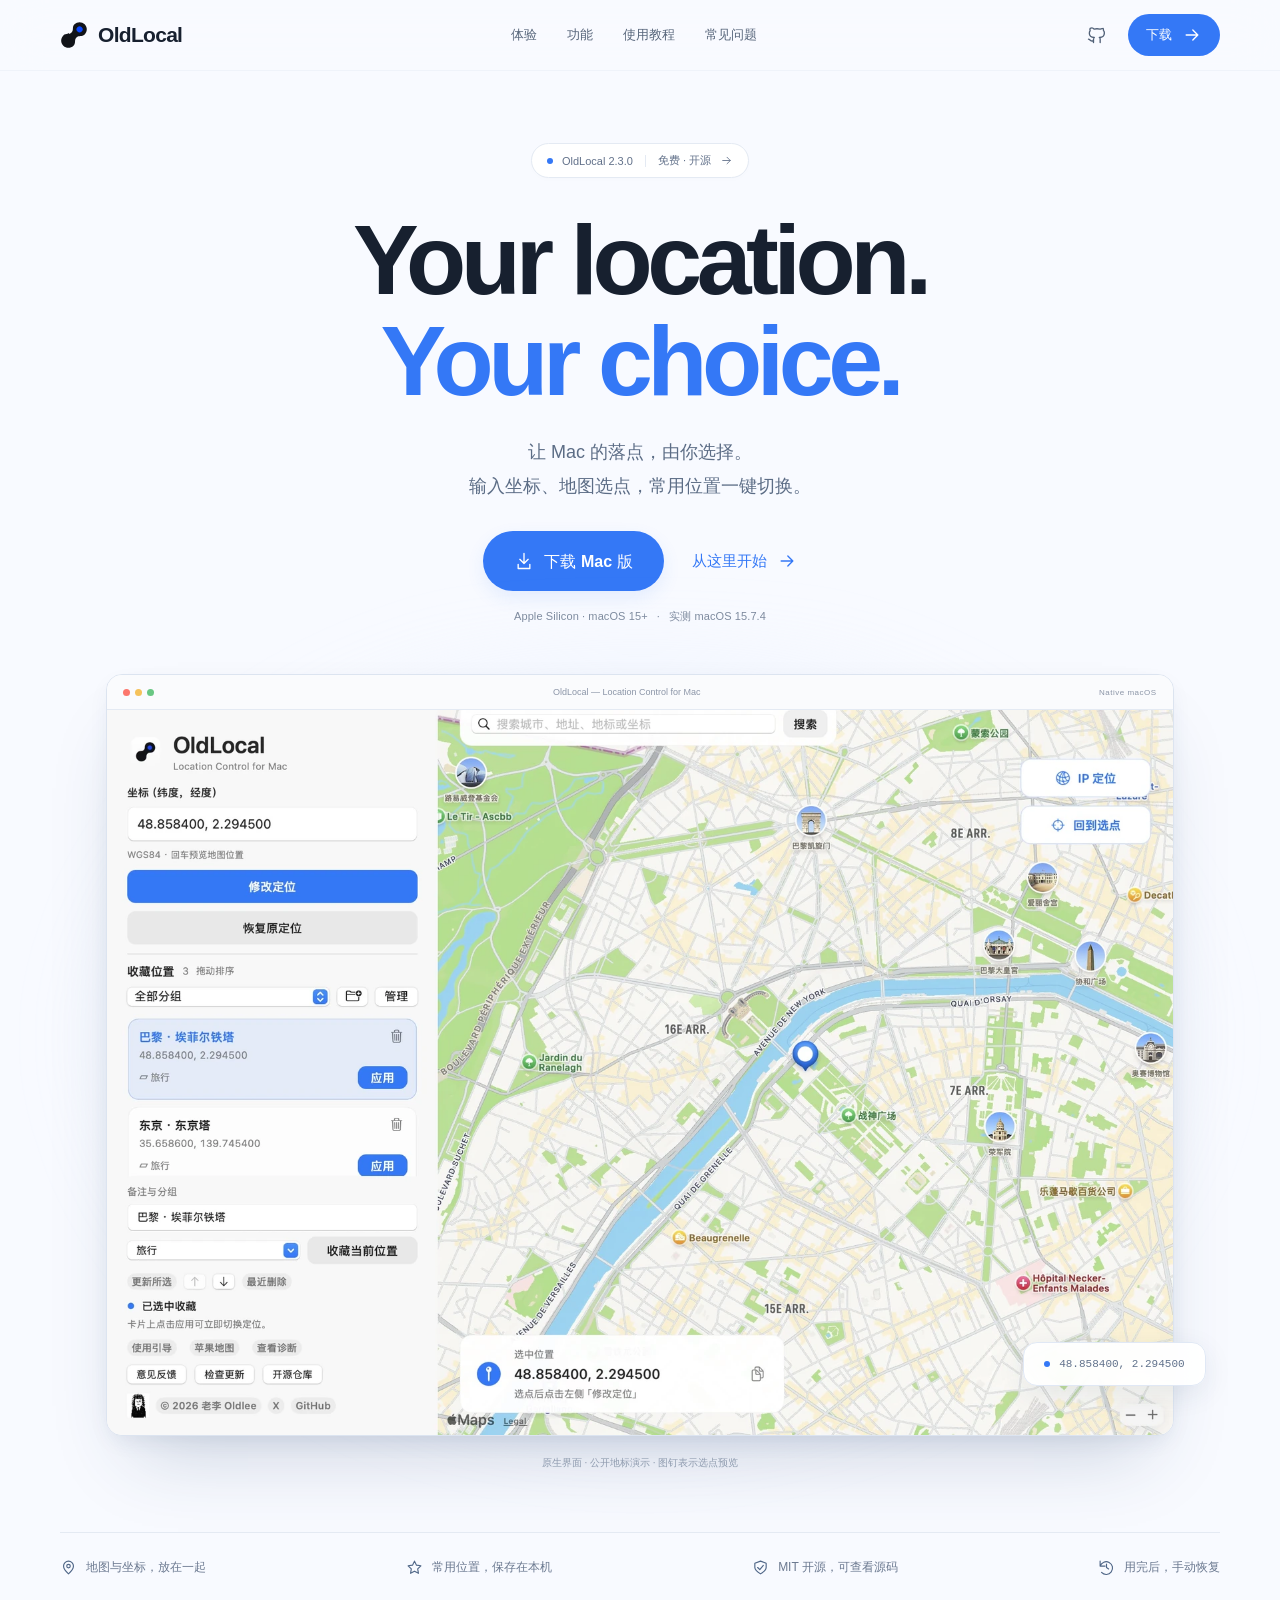
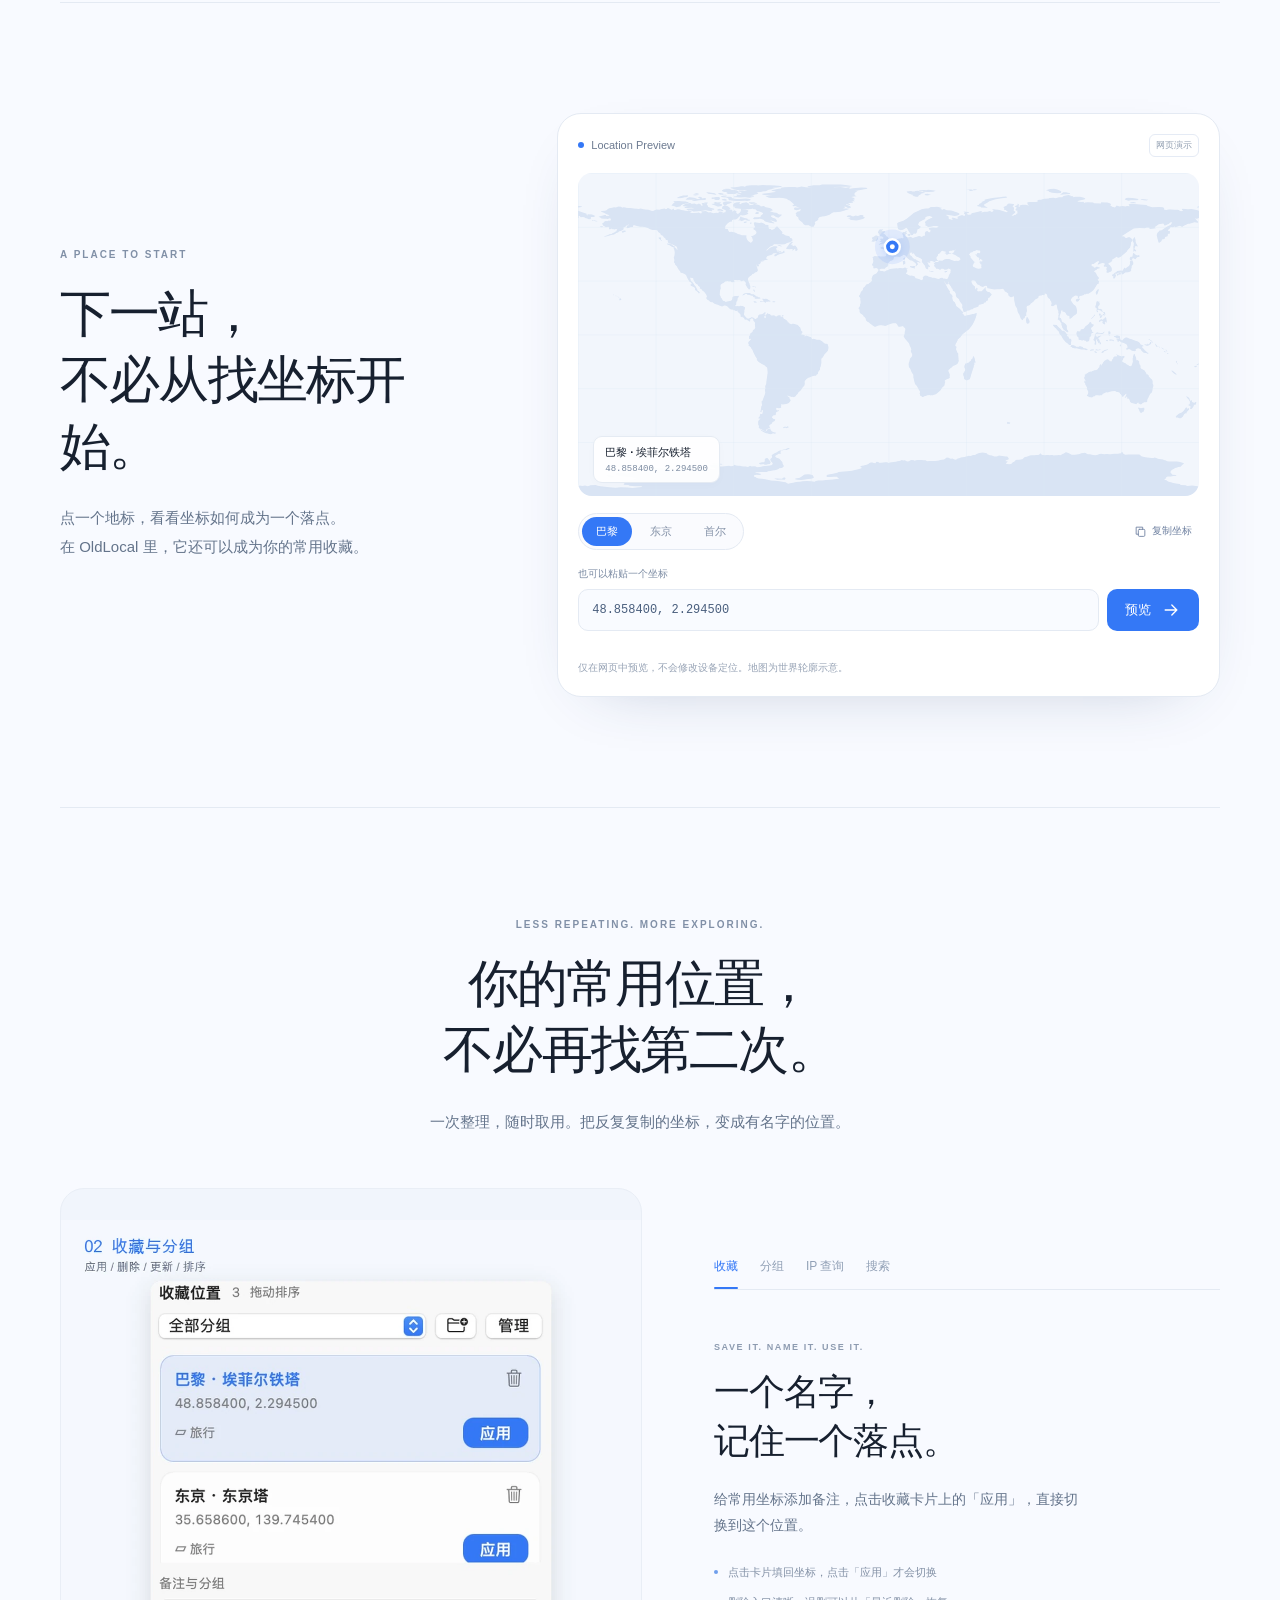
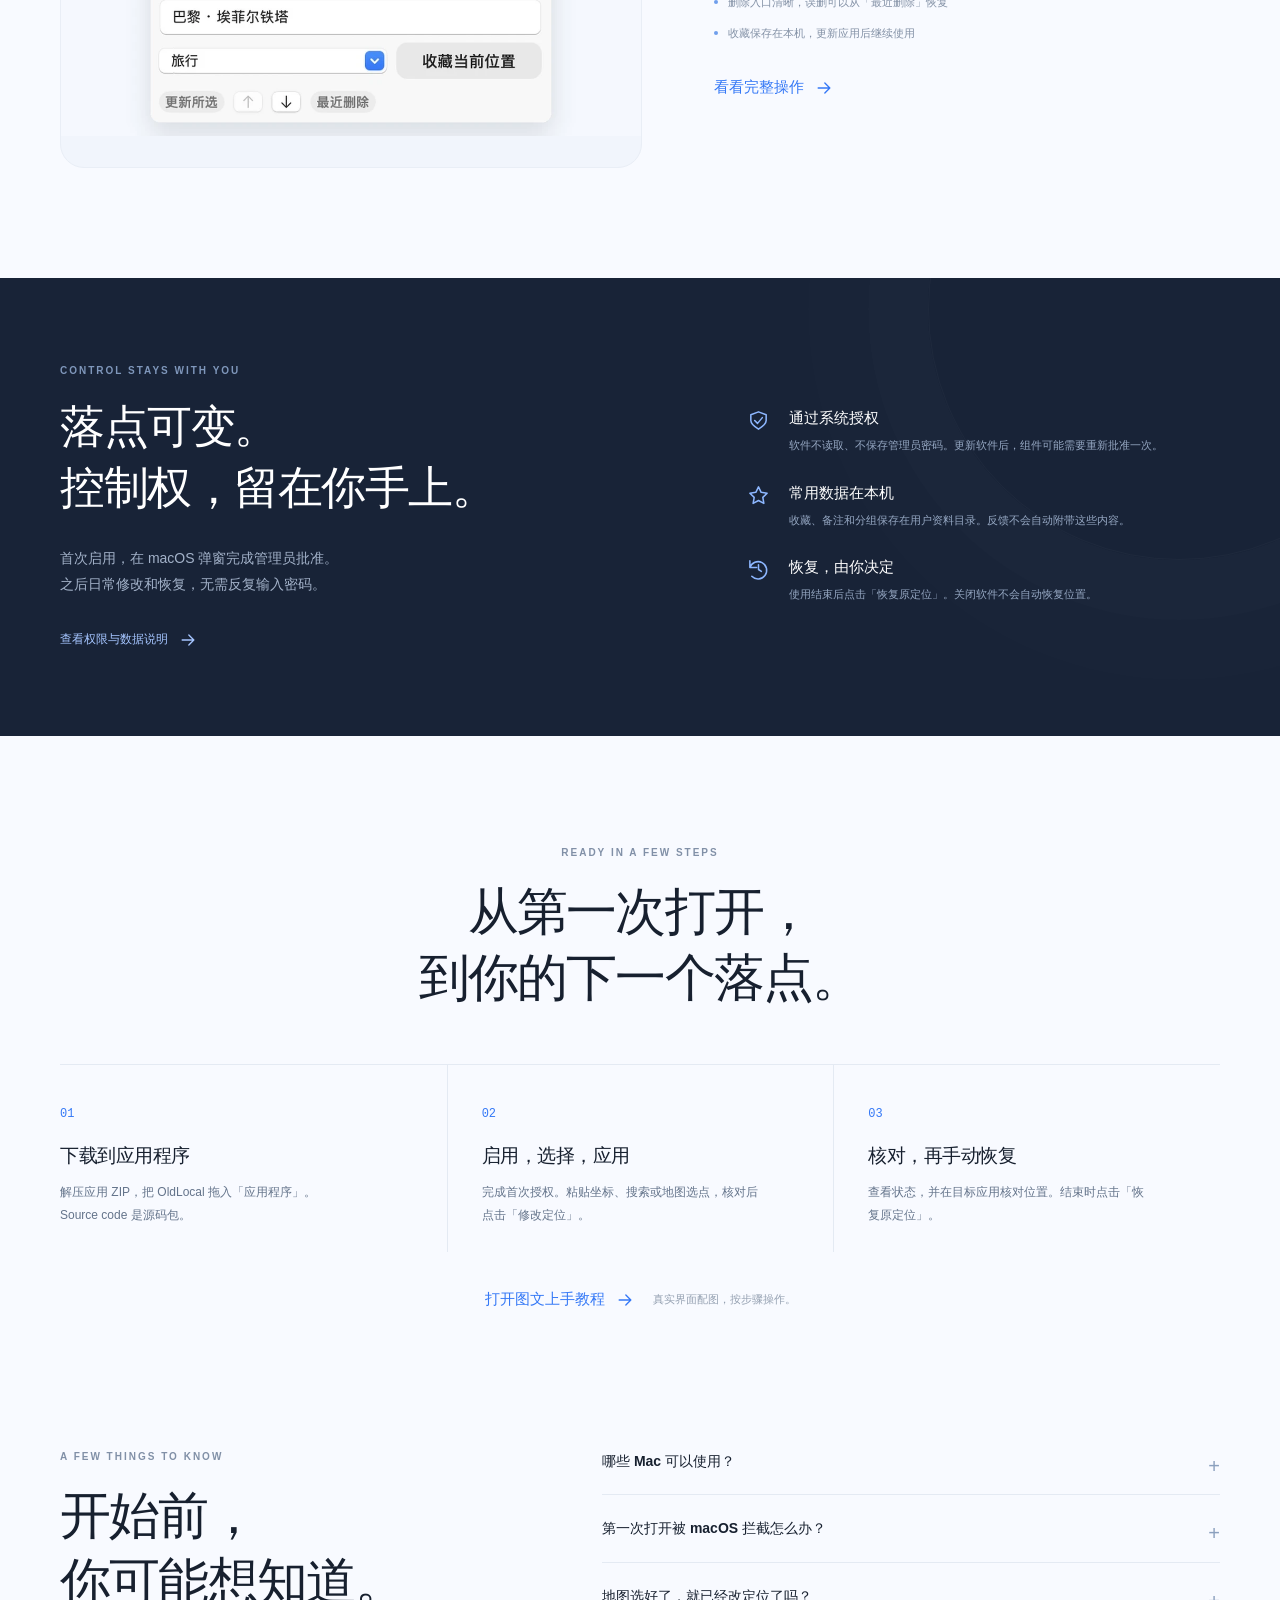
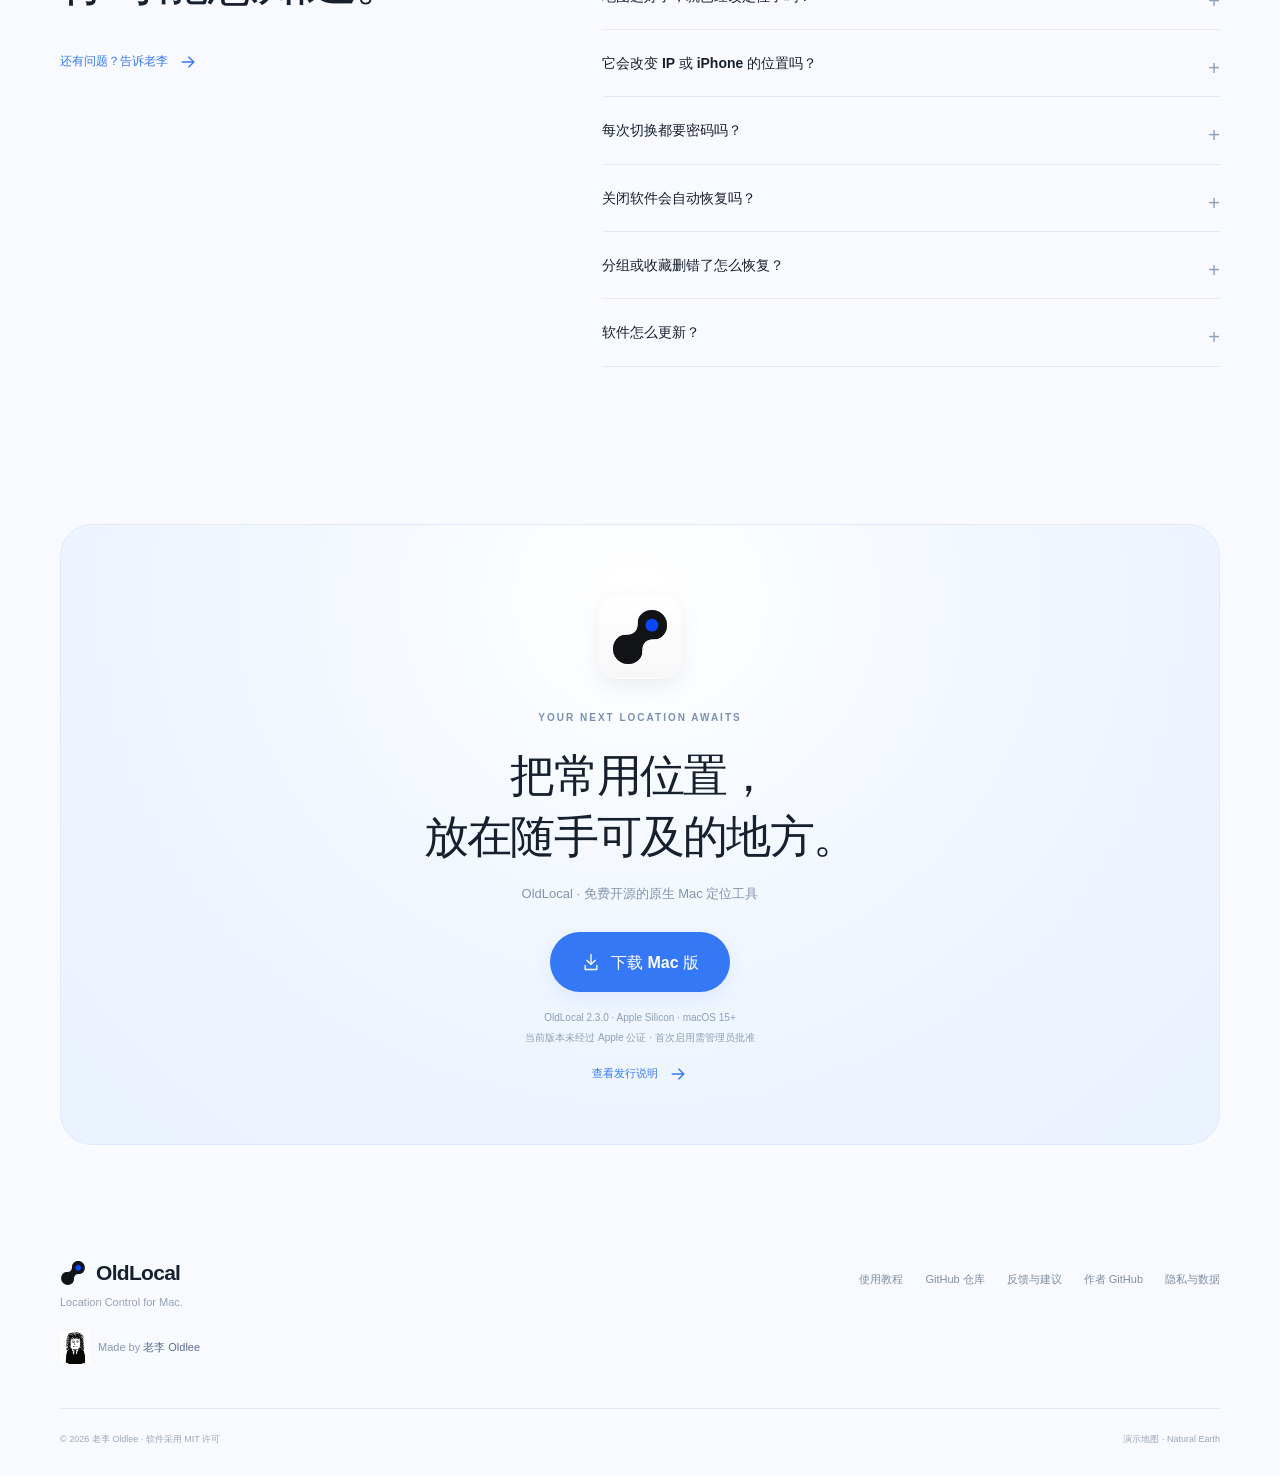
==== website/index.html @ 4e449219 "Launch OldLocal website and illustrated guide on GitHub Pages" ====
<!doctype html>
<html lang="zh-CN">
<head>
  <meta charset="utf-8"><meta name="viewport" content="width=device-width, initial-scale=1">
  <title>OldLocal — Location Control for Mac</title>
  <meta name="description" content="让 Mac 的落点，由你选择。OldLocal 是开源的原生 macOS 定位工具，支持坐标输入、地图选点、收藏分组、一键应用与手动恢复。">
  <meta name="theme-color" content="#f8faff"><link rel="canonical" href="https://oldleeo.github.io/OldLocal/">
  <meta property="og:type" content="website"><meta property="og:title" content="OldLocal — 让 Mac 的落点，由你选择">
  <meta property="og:description" content="坐标输入、地图选点、收藏切换。一个原生 Mac 工具，把位置管理变简单。">
  <meta property="og:url" content="https://oldleeo.github.io/OldLocal/"><meta property="og:image" content="https://oldleeo.github.io/OldLocal/assets/cover.webp">
  <meta name="twitter:card" content="summary_large_image"><meta name="twitter:creator" content="@oldleeoo">
  <link rel="icon" href="assets/logo.svg" type="image/svg+xml"><link rel="apple-touch-icon" href="assets/app-icon.png">
  <link rel="stylesheet" href="styles.css"><script src="app.js" defer></script>
</head>
<body>
<svg class="icon-defs" aria-hidden="true"><defs>
  <symbol id="i-arrow" viewBox="0 0 24 24"><path d="M5 12h14m-6-6 6 6-6 6"/></symbol>
  <symbol id="i-download" viewBox="0 0 24 24"><path d="M12 3v12m-5-5 5 5 5-5M5 16v5h14v-5"/></symbol>
  <symbol id="i-github" viewBox="0 0 24 24"><path d="M9 19c-4 1-4-2-6-2m14 4v-4c0-1-.4-2-1-2 3 0 6-1 6-5 0-1-.5-3-1-3 0-1 0-3-.3-3-2 0-3 1-4 1a14 14 0 0 0-7 0C9 4 7 3 5 4c-.5 1-.4 2 0 3-1 1-1 2-1 3 0 4 3 5 6 5-.8.5-1 1-1 2v4"/></symbol>
  <symbol id="i-pin" viewBox="0 0 24 24"><path d="M19 10c0 5-7 11-7 11S5 15 5 10a7 7 0 1 1 14 0Z"/><circle cx="12" cy="10" r="2.5"/></symbol>
  <symbol id="i-star" viewBox="0 0 24 24"><path d="m12 3 2.8 5.7 6.2.9-4.5 4.4 1.1 6.2-5.6-3-5.6 3 1.1-6.2L3 9.6l6.2-.9Z"/></symbol>
  <symbol id="i-shield" viewBox="0 0 24 24"><path d="m12 3 8 3v6c0 4-8 9-8 9s-8-5-8-9V6Z"/><path d="m8 12 3 3 5-6"/></symbol>
  <symbol id="i-restore" viewBox="0 0 24 24"><path d="M3 10a9 9 0 1 1 2 9M3 3v7h7M12 7v5l3 2"/></symbol>
  <symbol id="i-copy" viewBox="0 0 24 24"><rect x="8" y="8" width="12" height="13" rx="2"/><path d="M16 8V4H4v13h4"/></symbol>
  <symbol id="i-menu" viewBox="0 0 24 24"><path d="M4 7h16M4 12h16M4 17h16"/></symbol>
</defs></svg>
<a class="skip-link" href="#main">跳到主要内容</a>
<header class="site-header">
  <div class="nav-shell">
    <a class="brand" href="./" aria-label="OldLocal 首页"><img src="assets/logo.svg" width="28" height="28" alt=""><span>OldLocal</span></a>
    <nav class="nav-links" id="main-nav" aria-label="主要导航"><a href="#experience">体验</a><a href="#features">功能</a><a href="guide.html">使用教程</a><a href="#faq">常见问题</a></nav>
    <div class="nav-actions"><a class="nav-github" href="https://github.com/Oldleeo/OldLocal" target="_blank" rel="noopener noreferrer" aria-label="GitHub 开源仓库"><svg class="icon"><use href="#i-github"/></svg></a><a class="button button-small" href="#download">下载 <svg class="icon"><use href="#i-arrow"/></svg></a><button class="menu-button" aria-label="展开导航" aria-expanded="false" aria-controls="main-nav"><svg class="icon"><use href="#i-menu"/></svg></button></div>
  </div>
</header>
<main id="main">
  <section class="hero section-wrap" aria-labelledby="hero-title">
    <a class="release-pill" data-release-page href="https://github.com/Oldleeo/OldLocal/releases/latest" target="_blank" rel="noopener noreferrer"><span class="status-dot"></span><span data-release-label>OldLocal 2.3.0</span><span class="pill-divider"></span>免费 · 开源 <svg class="icon"><use href="#i-arrow"/></svg></a>
    <h1 id="hero-title"><span>Your location.</span><span class="blue-text">Your choice.</span></h1>
    <p class="hero-copy">让 Mac 的落点，由你选择。<br>输入坐标、地图选点，常用位置一键切换。</p>
    <div class="hero-actions"><a class="button button-large" data-release-download href="https://github.com/Oldleeo/OldLocal/releases/latest" target="_blank" rel="noopener noreferrer"><svg class="icon"><use href="#i-download"/></svg>下载 Mac 版</a><a class="text-link" href="guide.html">从这里开始 <svg class="icon"><use href="#i-arrow"/></svg></a></div>
    <p class="platform-note">Apple Silicon · macOS 15+ <span>·</span> 实测 macOS 15.7.4</p>
    <div class="hero-product reveal">
      <div class="product-glow" aria-hidden="true"></div>
      <div class="window-frame"><div class="window-chrome"><span class="traffic-lights" aria-hidden="true"><i></i><i></i><i></i></span><span>OldLocal — Location Control for Mac</span><span class="window-wordmark">Native macOS</span></div><img class="app-screenshot" src="assets/main.webp" width="1600" height="1088" alt="OldLocal 原生界面，左侧为经纬度、收藏和恢复操作，右侧为巴黎公开地标的地图预览" fetchpriority="high"></div>
      <span class="floating-coordinate" aria-hidden="true"><span class="status-dot"></span>48.858400, 2.294500</span>
    </div>
    <p class="image-note">原生界面 · 公开地标演示 · 图钉表示选点预览</p>
  </section>
  <div class="value-strip section-wrap" aria-label="产品特点"><span><svg class="icon"><use href="#i-pin"/></svg>地图与坐标，放在一起</span><span><svg class="icon"><use href="#i-star"/></svg>常用位置，保存在本机</span><span><svg class="icon"><use href="#i-shield"/></svg>MIT 开源，可查看源码</span><span><svg class="icon"><use href="#i-restore"/></svg>用完后，手动恢复</span></div>

  <section class="experience section-wrap section-space" id="experience" aria-labelledby="experience-title">
    <div class="section-intro reveal"><p class="eyebrow">A PLACE TO START</p><h2 id="experience-title">下一站，<br>不必从找坐标开始。</h2><p>点一个地标，看看坐标如何成为一个落点。<br>在 OldLocal 里，它还可以成为你的常用收藏。</p></div>
    <div class="location-demo reveal">
      <div class="demo-toolbar"><span><span class="status-dot"></span>Location Preview</span><span class="demo-indicator">网页演示</span></div>
      <div class="map-preview" aria-label="世界地图坐标示意图">
        <img src="assets/world.svg" width="1000" height="520" alt="">
        <svg class="map-overlay" viewBox="0 0 1000 520" aria-hidden="true"><defs><pattern id="map-grid" width="125" height="86.6667" patternUnits="userSpaceOnUse"><path d="M 125 0 L 0 0 0 86.6667" fill="none" stroke="#dce6f5" stroke-width="1"/></pattern></defs><rect width="1000" height="520" fill="url(#map-grid)"/><g id="demo-pin" transform="translate(506.37 118.85)"><circle class="pin-halo" r="28"/><circle class="pin-outer" r="12"/><circle class="pin-inner" r="4"/></g></svg>
        <div class="map-label" aria-live="polite"><span class="map-place" id="demo-place">巴黎 · 埃菲尔铁塔</span><span class="map-coordinate" id="demo-coordinate">48.858400, 2.294500</span></div>
      </div>
      <div class="demo-controls"><div class="place-presets" role="group" aria-label="公开地标示例"><button class="place-button active" data-place="paris" aria-pressed="true">巴黎</button><button class="place-button" data-place="tokyo" aria-pressed="false">东京</button><button class="place-button" data-place="seoul" aria-pressed="false">首尔</button></div><button class="copy-button" id="copy-coordinate"><svg class="icon"><use href="#i-copy"/></svg><span>复制坐标</span></button></div>
      <form class="coordinate-form" id="coordinate-form"><label for="coordinate-input">也可以粘贴一个坐标</label><div class="input-row"><input id="coordinate-input" name="coordinates" disabled value="48.858400, 2.294500" placeholder="纬度, 经度" autocomplete="off" spellcheck="false" aria-describedby="demo-help coordinate-error"><button class="button button-small" type="submit" disabled>预览 <svg class="icon"><use href="#i-arrow"/></svg></button></div><p id="coordinate-error" class="form-error" aria-live="polite"></p></form>
      <p class="demo-help" id="demo-help">仅在网页中预览，不会修改设备定位。地图为世界轮廓示意。</p>
    </div>
  </section>

  <section class="features section-wrap section-space" id="features" aria-labelledby="features-title">
    <div class="section-heading reveal"><p class="eyebrow">LESS REPEATING. MORE EXPLORING.</p><h2 id="features-title">你的常用位置，<br>不必再找第二次。</h2><p>一次整理，随时取用。把反复复制的坐标，变成有名字的位置。</p></div>
    <div class="feature-stage reveal">
      <div class="feature-image"><img id="feature-image" src="assets/favorites.webp" width="900" height="800" loading="lazy" alt="收藏卡片上的备注、分组、应用和删除按钮"></div>
      <div class="feature-content"><div class="feature-tabs" role="tablist" aria-label="功能展示"><button id="tab-favorites" role="tab" aria-selected="true" aria-controls="feature-panel" data-feature="favorites">收藏</button><button id="tab-groups" role="tab" aria-selected="false" aria-controls="feature-panel" data-feature="groups" tabindex="-1">分组</button><button id="tab-ip" role="tab" aria-selected="false" aria-controls="feature-panel" data-feature="ip" tabindex="-1">IP 查询</button><button id="tab-search" role="tab" aria-selected="false" aria-controls="feature-panel" data-feature="search" tabindex="-1">搜索</button></div>
      <div id="feature-panel" role="tabpanel" aria-labelledby="tab-favorites" tabindex="0"><span class="feature-kicker" id="feature-kicker">SAVE IT. NAME IT. USE IT.</span><h3 id="feature-title">一个名字，<br>记住一个落点。</h3><p id="feature-description">给常用坐标添加备注，点击收藏卡片上的「应用」，直接切换到这个位置。</p><ul id="feature-points"><li>点击卡片填回坐标，点击「应用」才会切换</li><li>删除入口清晰，误删可以从「最近删除」恢复</li><li>收藏保存在本机，更新应用后继续使用</li></ul></div><a class="text-link" href="guide.html#favorites">看看完整操作 <svg class="icon"><use href="#i-arrow"/></svg></a></div>
    </div>
  </section>

  <section class="control-section" aria-labelledby="control-title"><div class="section-wrap control-layout">
    <div class="reveal"><p class="eyebrow">CONTROL STAYS WITH YOU</p><h2 id="control-title">落点可变。<br>控制权，留在你手上。</h2><p>首次启用，在 macOS 弹窗完成管理员批准。<br>之后日常修改和恢复，无需反复输入密码。</p><a href="https://github.com/Oldleeo/OldLocal/blob/main/docs/PRIVACY.md" target="_blank" rel="noopener noreferrer" class="text-link light-link">查看权限与数据说明 <svg class="icon"><use href="#i-arrow"/></svg></a></div>
    <div class="control-details reveal"><div><svg class="icon"><use href="#i-shield"/></svg><h3>通过系统授权</h3><p>软件不读取、不保存管理员密码。更新软件后，组件可能需要重新批准一次。</p></div><div><svg class="icon"><use href="#i-star"/></svg><h3>常用数据在本机</h3><p>收藏、备注和分组保存在用户资料目录。反馈不会自动附带这些内容。</p></div><div><svg class="icon"><use href="#i-restore"/></svg><h3>恢复，由你决定</h3><p>使用结束后点击「恢复原定位」。关闭软件不会自动恢复位置。</p></div></div>
  </div></section>

  <section class="start-section section-wrap section-space" id="start" aria-labelledby="start-title"><div class="section-heading reveal"><p class="eyebrow">READY IN A FEW STEPS</p><h2 id="start-title">从第一次打开，<br>到你的下一个落点。</h2></div><div class="start-steps reveal"><article><span>01</span><h3>下载到应用程序</h3><p>解压应用 ZIP，把 OldLocal 拖入「应用程序」。Source code 是源码包。</p></article><article><span>02</span><h3>启用，选择，应用</h3><p>完成首次授权。粘贴坐标、搜索或地图选点，核对后点击「修改定位」。</p></article><article><span>03</span><h3>核对，再手动恢复</h3><p>查看状态，并在目标应用核对位置。结束时点击「恢复原定位」。</p></article></div><div class="start-guide-link"><a class="text-link" href="guide.html">打开图文上手教程 <svg class="icon"><use href="#i-arrow"/></svg></a><span>真实界面配图，按步骤操作。</span></div></section>

  <section class="faq-section section-wrap section-space" id="faq" aria-labelledby="faq-title"><div class="faq-heading reveal"><p class="eyebrow">A FEW THINGS TO KNOW</p><h2 id="faq-title">开始前，<br>你可能想知道。</h2><a class="text-link" href="https://github.com/Oldleeo/OldLocal/issues" target="_blank" rel="noopener noreferrer">还有问题？告诉老李 <svg class="icon"><use href="#i-arrow"/></svg></a></div><div class="faq-list reveal">
    <details><summary>哪些 Mac 可以使用？</summary><p>当前安装包为 Apple Silicon / arm64，最低构建目标 macOS 15。定位操作在 macOS 15.7.4 实际验证，其他版本尚未逐一验证。没有提供 Intel、Windows 或 iPhone 版本。</p></details>
    <details><summary>第一次打开被 macOS 拦截怎么办？</summary><p>当前包采用 ad-hoc 签名，尚未经过 Apple 公证。确认从本仓库 Release 下载，然后查看「系统设置 → 隐私与安全性」是否提供允许打开选项。系统版本和管理策略可能影响打开方式，无需关闭 SIP。</p></details>
    <details><summary>地图选好了，就已经改定位了吗？</summary><p>选点、搜索和回车只做预览。点击「修改定位」或收藏卡片「应用」才会写入系统。图钉不是目标应用已采用模拟位置的证明，需要实际核对；不同应用可能使用不同的定位来源。</p></details>
    <details><summary>它会改变 IP 或 iPhone 的位置吗？</summary><p>不会。OldLocal 修改 Mac 本机的定位模拟参数，不提供 VPN，也不改变公网 IP或连接的 iPhone。「IP 定位」只查询区域估计坐标，VPN/代理可能使结果对应网络出口。</p></details>
    <details><summary>每次切换都要密码吗？</summary><p>首次启用或新版签名改变后需要一次管理员批准。已就绪的组件处理日常修改和恢复，无需每次输入密码。</p></details>
    <details><summary>关闭软件会自动恢复吗？</summary><p>不会。结束时请手动点击「恢复原定位」并核对结果。不要删除原始定位备份。苹果地图可能有缓存，可退出后重开检查。</p></details>
    <details><summary>分组或收藏删错了怎么恢复？</summary><p>删除分组会将收藏移到「未分组」，保留备注与坐标；管理窗口内可撤销最近一次分组操作。删除收藏则进入「最近删除」，可以恢复。</p></details>
    <details><summary>软件怎么更新？</summary><p>在应用里「检查更新」，或下载最新 Release。退出应用后手动替换，新版组件可能需再次批准；收藏保留。目前不自动安装。</p></details>
  </div></section>

  <section class="download-section section-wrap" id="download"><div class="download-card reveal"><img src="assets/app-icon.png" width="104" height="104" alt="OldLocal 应用图标"><p class="eyebrow">YOUR NEXT LOCATION AWAITS</p><h2>把常用位置，<br>放在随手可及的地方。</h2><p>OldLocal · 免费开源的原生 Mac 定位工具</p><a class="button button-large" data-release-download href="https://github.com/Oldleeo/OldLocal/releases/latest" target="_blank" rel="noopener noreferrer"><svg class="icon"><use href="#i-download"/></svg>下载 Mac 版</a><span class="download-meta"><span data-release-label>OldLocal 2.3.0</span> · Apple Silicon · macOS 15+</span><p class="download-disclosure">当前版本未经过 Apple 公证 · 首次启用需管理员批准</p><a class="text-link" data-release-page href="https://github.com/Oldleeo/OldLocal/releases/latest" target="_blank" rel="noopener noreferrer">查看发行说明 <svg class="icon"><use href="#i-arrow"/></svg></a></div></section>
</main>
<footer class="site-footer section-wrap"><div class="footer-main"><a class="brand" href="./"><img src="assets/logo.svg" width="26" height="26" alt=""><span>OldLocal</span></a><p>Location Control for Mac.</p><div class="author"><img src="assets/author.webp" width="30" height="36" loading="lazy" alt="老李 Oldlee IP 形象"><span>Made by <a href="https://x.com/oldleeoo" target="_blank" rel="noopener noreferrer">老李 Oldlee</a></span></div></div><div class="footer-links"><a href="guide.html">使用教程</a><a href="https://github.com/Oldleeo/OldLocal" target="_blank" rel="noopener noreferrer">GitHub 仓库</a><a href="https://github.com/Oldleeo/OldLocal/issues" target="_blank" rel="noopener noreferrer">反馈与建议</a><a href="https://github.com/Oldleeo" target="_blank" rel="noopener noreferrer">作者 GitHub</a><a href="https://github.com/Oldleeo/OldLocal/blob/main/docs/PRIVACY.md" target="_blank" rel="noopener noreferrer">隐私与数据</a></div><div class="footer-bottom"><span>© 2026 老李 Oldlee · 软件采用 MIT 许可</span><a href="https://www.naturalearthdata.com/about/terms-of-use/" target="_blank" rel="noopener noreferrer">演示地图 · Natural Earth</a></div></footer>
</body></html>
---- website/styles.css ----
:root{--blue:#3478f6;--blue-deep:#1859d3;--ink:#17202f;--muted:#64748b;--line:#e4eaf3;--paper:#f8faff;--max:1160px;--radius:28px;font-family:-apple-system,BlinkMacSystemFont,"SF Pro Display","Segoe UI","PingFang SC","Hiragino Sans GB",sans-serif;color:var(--ink);background:var(--paper);font-synthesis:none}
*{box-sizing:border-box}html{scroll-behavior:smooth;scroll-padding-top:105px}body{margin:0}a{color:inherit;text-decoration:none}button,input{font:inherit}button,a{-webkit-tap-highlight-color:transparent}button{cursor:pointer}img{max-width:100%;display:block}button:disabled{cursor:default}.icon{width:20px;height:20px;fill:none;stroke:currentColor;stroke-width:1.6;stroke-linecap:round;stroke-linejoin:round;flex-shrink:0}.icon-defs{position:absolute;width:0;height:0;overflow:hidden}.section-wrap{max-width:var(--max);width:calc(100% - 64px);margin-inline:auto}.section-space{padding-block:110px}.blue-text{color:var(--blue)}.status-dot{display:inline-block;width:6px;height:6px;border-radius:50%;background:var(--blue);flex-shrink:0}.skip-link{position:fixed;top:-80px;left:20px;padding:12px 20px;background:white;z-index:100;border-radius:12px}.skip-link:focus{top:15px}:focus-visible{outline:3px solid #74a4ff;outline-offset:4px}.button{display:inline-flex;align-items:center;justify-content:center;gap:10px;background:var(--blue);color:white;border:1px solid transparent;border-radius:100px;padding:13px 22px;line-height:1.2;font-size:14px;font-weight:600;transition:background .2s,box-shadow .2s,transform .2s;white-space:nowrap}.button:hover{background:var(--blue-deep);box-shadow:0 6px 20px #3478f626;transform:translateY(-1px)}.button-small{padding:10px 17px;font-size:13px}.button-large{padding:19px 30px;font-size:16px;box-shadow:0 7px 18px #3478f61a}.text-link{display:inline-flex;align-items:center;gap:10px;font-size:15px;font-weight:600;color:var(--blue);transition:gap .2s}.text-link:hover{gap:15px}.site-header{position:sticky;top:0;z-index:50;padding:14px 0;border-bottom:1px solid #e6ecf580;background:#f8faffde;backdrop-filter:blur(20px);-webkit-backdrop-filter:blur(20px)}.nav-shell{max-width:var(--max);width:calc(100% - 64px);margin:auto;display:flex;align-items:center;justify-content:space-between;gap:28px}.brand{display:flex;align-items:center;gap:10px;font-size:21px;font-weight:650;letter-spacing:-.7px}.nav-links{display:flex;gap:30px;font-size:13px;color:#57667b}.nav-links a:hover{color:var(--ink)}.nav-actions{display:flex;align-items:center;gap:22px}.nav-github{display:flex;color:#506077}.nav-github:hover{color:var(--blue)}.menu-button{display:none;background:none;border:0;padding:6px;color:var(--ink)}
.hero{padding-top:72px;text-align:center;position:relative}.release-pill{display:inline-flex;align-items:center;gap:9px;padding:9px 15px;background:#fff;border:1px solid var(--line);border-radius:50px;font-size:11px;color:#62718a;box-shadow:0 2px 5px #1e315503}.release-pill .icon{width:13px;height:13px}.pill-divider{height:12px;width:1px;background:var(--line);margin-inline:3px}.hero h1{font-size:clamp(66px,7.7vw,108px);font-weight:650;letter-spacing:-.055em;line-height:1.02;margin:32px 0 24px}.hero h1 span{display:block}.hero-copy{font-size:18px;line-height:1.9;color:#5c6d86;font-weight:400;margin:0}.hero-actions{display:flex;gap:28px;align-items:center;justify-content:center;margin-top:28px}.platform-note{font-size:11px;color:#7c899d;margin-top:18px;letter-spacing:.1px}.platform-note span{margin-inline:6px}.hero-product{position:relative;width:92%;margin:50px auto 0;isolation:isolate}.product-glow{position:absolute;inset:-45px -60px;background:radial-gradient(ellipse at 50% 48%,#bad5ff55 0%,#dce9ff44 45%,transparent 70%);z-index:-1;filter:blur(30px)}.window-frame{border-radius:16px;overflow:hidden;background:#fff;border:1px solid #dce4f0;box-shadow:0 42px 75px -28px #263e6a38,0 8px 24px -8px #29447420}.window-chrome{height:35px;display:flex;align-items:center;justify-content:space-between;padding-inline:16px;background:#fafbfd;border-bottom:1px solid var(--line);font-size:9px;color:#8b95a7;gap:12px}.traffic-lights{display:flex;gap:5px}.traffic-lights i{height:7px;width:7px;border-radius:50%;background:#d7dce5}.traffic-lights i:first-child{background:#fc776d}.traffic-lights i:nth-child(2){background:#f5c25b}.traffic-lights i:nth-child(3){background:#69c783}.window-wordmark{font-size:8px;letter-spacing:.5px}.app-screenshot{width:100%;height:auto}.floating-coordinate{position:absolute;bottom:50px;right:-32px;background:#ffffffed;backdrop-filter:blur(12px);border:1px solid #e0e8f5;padding:15px 20px;border-radius:14px;box-shadow:0 8px 28px #24375716;display:flex;gap:9px;align-items:center;color:#61728c;font-size:11px;font-family:"SFMono-Regular",Consolas,monospace}.image-note{font-size:10px;color:#97a3b4;margin:20px 0 0}.value-strip{margin-top:62px;display:flex;align-items:center;justify-content:space-between;padding:26px 0;border-block:1px solid var(--line);font-size:12px;color:#6b7990;gap:18px}.value-strip span{display:flex;align-items:center;gap:9px}.value-strip .icon{width:17px;height:17px;color:#4f6687}.eyebrow{font-size:10px!important;font-weight:650;letter-spacing:2px;color:#8190a7;margin:0 0 20px!important;line-height:1.3!important}.section-intro h2,.section-heading h2,.faq-heading h2{font-size:clamp(32px,4vw,52px);font-weight:620;line-height:1.3;letter-spacing:-1.8px;margin:0 0 24px}.section-intro>p:not(.eyebrow),.section-heading>p:not(.eyebrow){font-size:15px;line-height:1.9;color:var(--muted);margin:0}.experience{display:grid;grid-template-columns:.85fr 1.35fr;gap:80px;align-items:center}.location-demo{background:#fff;border:1px solid var(--line);border-radius:24px;padding:20px;box-shadow:0 20px 65px -40px #26406b55}.demo-toolbar{display:flex;justify-content:space-between;font-size:11px;align-items:center;padding:0 0 16px;color:#6d7b91}.demo-toolbar>span:first-child{display:flex;align-items:center;gap:7px}.demo-indicator{border:1px solid #e5ebf5;border-radius:6px;padding:4px 6px;color:#93a0b2;font-size:9px}.map-preview{position:relative;aspect-ratio:1000/520;background:#f2f6fc;border-radius:14px;overflow:hidden}.map-preview>img,.map-overlay{width:100%;height:100%;position:absolute;inset:0}.map-overlay{pointer-events:none}.pin-halo{fill:#3478f618}.pin-outer{fill:var(--blue);stroke:white;stroke-width:4;filter:drop-shadow(0 3px 5px #3478f62a)}.pin-inner{fill:white}#demo-pin{transition:transform .55s cubic-bezier(.2,.6,.2,1)}.map-label{position:absolute;left:15px;bottom:13px;background:#ffffffec;border:1px solid #e5ebf3;padding:8px 11px;border-radius:9px;box-shadow:0 2px 8px #23375a05;display:flex;flex-direction:column;gap:4px;max-width:90%}.map-place{font-size:11px;font-weight:600}.map-coordinate{font-size:9px;color:#7c8ba1;font-family:Consolas,monospace}.demo-controls{display:flex;align-items:center;justify-content:space-between;gap:12px;margin-block:17px}.place-presets{display:flex;gap:4px;padding:3px;border:1px solid var(--line);border-radius:50px;background:#fafbfe}.place-button{background:none;border:0;border-radius:50px;padding:7px 14px;font-size:11px;color:#8290a6;transition:background .2s,color .2s}.place-button.active{background:var(--blue);color:white}.copy-button{display:flex;align-items:center;gap:5px;font-size:10px;padding:7px;background:transparent;border:0;color:#6e80a0}.copy-button .icon{width:13px;height:13px}.coordinate-form label{display:block;margin-bottom:8px;color:#7b8ba3;font-size:10px}.input-row{display:flex;gap:8px}.input-row input{min-width:0;width:100%;background:#f9fbff;border:1px solid var(--line);border-radius:10px;padding:11px 13px;color:#485d7c;font-size:12px;font-family:Consolas,monospace}.input-row .button{border-radius:10px}.form-error{color:#ca4949;font-size:10px;margin:6px 0 0;min-height:14px}.demo-help{margin:9px 0 0;font-size:10px;color:#98a4b6;line-height:1.6}.features{border-top:1px solid var(--line)}.section-heading{text-align:center;max-width:700px;margin:0 auto 52px}.feature-stage{display:grid;grid-template-columns:1.15fr 1fr;gap:72px;align-items:center}.feature-image{height:580px;border-radius:24px;display:flex;align-items:center;justify-content:center;background:#f1f5fc;border:1px solid #e9eef6;overflow:hidden}.feature-image img{width:100%;height:100%;object-fit:contain;transition:opacity .18s}.feature-tabs{display:flex;border-bottom:1px solid var(--line);gap:22px;margin-bottom:46px;overflow:auto;scrollbar-width:none}.feature-tabs button{border:0;background:none;color:#91a0b6;white-space:nowrap;font-size:12px;padding:0 0 14px;position:relative}.feature-tabs button[aria-selected=true]{color:var(--blue)}.feature-tabs button[aria-selected=true]::after{content:"";position:absolute;height:2px;bottom:0;left:0;right:0;background:var(--blue);border-radius:2px}.feature-kicker{font-size:9px;letter-spacing:1.6px;font-weight:600;color:#8d9bb0}.feature-content h3{font-size:36px;letter-spacing:-1.2px;line-height:1.35;font-weight:600;margin:14px 0 20px}.feature-content p{font-size:14px;line-height:1.9;color:var(--muted);max-width:370px}.feature-content ul{list-style:none;padding:0;margin:23px 0 35px;color:#8391a6;font-size:11px;line-height:1.85}.feature-content li{position:relative;padding-left:14px;margin:10px 0}.feature-content li::before{content:"";width:4px;height:4px;border-radius:50%;background:#6f9eec;position:absolute;left:0;top:8px}.control-section{background:#182337;color:white;position:relative;overflow:hidden;padding-block:86px}.control-section::after{content:"";position:absolute;width:500px;height:500px;border:1px solid #ffffff07;border-radius:50%;right:-150px;top:-220px;box-shadow:0 0 0 60px #ffffff02,0 0 0 120px #ffffff01;pointer-events:none}.control-layout{display:grid;grid-template-columns:1.2fr 1fr;gap:120px;position:relative;z-index:1;align-items:center}.control-layout .eyebrow{color:#7f97bb}.control-layout h2{font-size:45px;font-weight:550;line-height:1.35;letter-spacing:-1.5px;margin:0 0 26px}.control-layout>div>p:not(.eyebrow){font-size:14px;line-height:1.9;color:#a3b2c9}.light-link{color:#a5c5ff;margin-top:18px;font-size:12px}.control-details{display:flex;flex-direction:column;gap:28px}.control-details>div{position:relative;padding-left:42px}.control-details .icon{position:absolute;left:0;top:0;width:23px;height:23px;color:#8db7ff}.control-details h3{font-size:15px;font-weight:550;margin:0 0 7px}.control-details p{font-size:11px;line-height:1.9;color:#95a7c2;margin:0}.start-steps{display:grid;grid-template-columns:repeat(3,1fr);gap:0;border-top:1px solid var(--line)}.start-steps article{padding:38px 34px 12px 0;position:relative}.start-steps article+article{padding-left:34px;border-left:1px solid var(--line)}.start-steps span{font-family:Consolas,monospace;font-size:12px;color:var(--blue)}.start-steps h3{font-size:19px;font-weight:600;margin:22px 0 12px;letter-spacing:-.5px}.start-steps p{font-size:12px;line-height:1.95;color:var(--muted);max-width:280px}.start-guide-link{display:flex;justify-content:center;align-items:center;gap:18px;margin-top:38px}.start-guide-link>span{font-size:11px;color:#94a0b1}.faq-section{padding-top:30px;display:grid;grid-template-columns:.8fr 1.2fr;gap:130px}.faq-heading{position:sticky;top:130px;align-self:start}.faq-heading .text-link{font-size:12px;margin-top:12px}.faq-list details{border-bottom:1px solid var(--line);padding:0 0 22px;margin-bottom:22px}.faq-list summary{list-style:none;cursor:pointer;font-size:14px;font-weight:550;padding-right:32px;position:relative;line-height:1.6}.faq-list summary::-webkit-details-marker{display:none}.faq-list summary::after{content:"+";position:absolute;right:0;top:0;color:#8ba0be;font-size:20px;font-weight:300}.faq-list details[open] summary::after{content:"−"}.faq-list p{font-size:12px;line-height:1.9;color:var(--muted);margin:15px 0 0}.download-section{padding-block:25px 100px}.download-card{text-align:center;border-radius:32px;border:1px solid #dfebfc;background:radial-gradient(ellipse at 50% 12%,#ffffff 0%,#f0f6ff 50%,#eaf2ff 100%);padding:60px 28px;overflow:hidden}.download-card>img{margin:0 auto 22px;filter:drop-shadow(0 7px 9px #20365e13)}.download-card .eyebrow{color:#7891b3}.download-card h2{font-size:45px;letter-spacing:-1.8px;line-height:1.35;font-weight:600;margin:22px 0 18px}.download-card>p:not(.eyebrow):not(.download-disclosure){font-size:13px;color:#8394ad;margin-bottom:29px}.download-meta{display:block;font-size:10px;color:#8b9eb9;margin-top:20px}.download-disclosure{font-size:10px;color:#8e9db1;margin:8px 0 18px}.download-card .text-link{font-size:11px}.site-footer{display:grid;grid-template-columns:1fr 1fr;gap:20px;padding-top:15px;padding-bottom:30px}.footer-main>p{font-size:11px;color:#95a2b6;margin:10px 0 22px}.author{display:flex;gap:8px;align-items:center;font-size:11px;color:#8a99b0}.author img{object-fit:contain}.author a{color:#596e90}.footer-links{display:flex;gap:22px;justify-content:flex-end;flex-wrap:wrap;align-content:flex-start;padding-top:12px;font-size:11px;color:#7f8ea5}.footer-links a:hover{color:var(--blue)}.footer-bottom{grid-column:1/-1;display:flex;justify-content:space-between;gap:18px;border-top:1px solid var(--line);padding-top:24px;margin-top:22px;color:#9aa7b9;font-size:9px}.reveal{opacity:1}.js-ready .reveal:not(.is-visible){opacity:0;transform:translateY(18px)}.reveal{transition:opacity .6s,transform .6s}
/* Reading pages reuse the product identity rather than a separate theme. */
.guide-hero{padding:85px 0 50px;max-width:850px}.guide-hero h1{font-size:64px;letter-spacing:-3px;font-weight:600;line-height:1.15;margin:20px 0}.guide-hero>p:not(.eyebrow){font-size:17px;line-height:1.9;color:var(--muted);max-width:660px}.guide-layout{display:grid;grid-template-columns:190px 1fr;gap:65px;padding-bottom:90px}.guide-toc{position:sticky;top:110px;align-self:start;font-size:12px;display:flex;flex-direction:column;gap:18px;color:#8292aa}.guide-toc a:hover{color:var(--blue)}.guide-article{min-width:0;max-width:850px}.guide-article section{padding:25px 0 45px;border-bottom:1px solid var(--line)}.guide-article h2{font-size:30px;font-weight:600;letter-spacing:-1px;margin:20px 0}.guide-article h3{font-size:17px;font-weight:600;margin-top:30px}.guide-article p,.guide-article li{font-size:14px;line-height:2;color:#6f7f96}.guide-article li{padding-left:4px;margin:6px 0}.guide-article img{border-radius:18px;border:1px solid #e1e9f5;margin-block:26px;width:100%;height:auto}.guide-article a{color:var(--blue)}.guide-note{padding:18px 22px;background:#edf3fe;border-left:3px solid var(--blue);border-radius:0 12px 12px 0;margin-block:23px;font-size:12px;line-height:1.9;color:#637c9e}.guide-article code{padding:3px 7px;border-radius:5px;background:#edf2fb;color:#526d99;font-family:Consolas,monospace;font-size:12px}.guide-article .coordinate-example{font-family:Consolas,monospace;font-size:20px;display:block;background:#fff;border:1px solid #e1e8f2;border-radius:12px;padding:18px;color:#2d568d}.guide-article table{border-collapse:collapse;width:100%;margin:20px 0;font-size:12px;line-height:1.9;color:#7a89a0}.guide-article th,.guide-article td{border-bottom:1px solid var(--line);text-align:left;padding:12px 14px}.guide-article th{color:#394f71;font-weight:550}.guide-article .button{color:white;font-size:13px}
@media(min-width:1600px){:root{--max:1240px}.hero{padding-top:78px}.hero-product{width:88%}}
@media(max-width:1100px){.experience{gap:45px;grid-template-columns:1fr 1.3fr}.feature-stage{gap:45px}.feature-image{height:500px}.control-layout{gap:65px}.faq-section{gap:70px}.footer-links{gap:18px}}
@media(max-width:760px){html{scroll-padding-top:90px}.section-wrap,.nav-shell{width:calc(100% - 36px)}.site-header{padding:12px 0}.nav-shell{gap:10px}.nav-actions .button-small{padding-inline:14px}.brand{font-size:19px;gap:8px}.brand img{width:24px;height:24px}.nav-actions{gap:8px}.nav-github{display:none}.nav-links{display:none;position:absolute;top:65px;left:18px;right:18px;background:#fff;border:1px solid var(--line);border-radius:16px;padding:20px;box-shadow:0 12px 25px #1f355b15;gap:22px;flex-direction:column;font-size:14px}.nav-links.open{display:flex}.menu-button{display:flex}.hero{padding-top:50px}.hero h1{font-size:clamp(52px,13vw,82px);letter-spacing:-.07em;margin-top:28px}.hero-copy{font-size:14px;line-height:1.9}.release-pill{font-size:9px;padding:8px 12px}.hero-actions{gap:18px;margin-top:24px}.hero-actions .button{padding:16px 23px;font-size:13px}.hero-actions .text-link{font-size:12px;gap:5px}.hero-actions .icon{width:17px;height:17px}.platform-note{font-size:9px;line-height:1.8;max-width:310px;margin-inline:auto}.hero-product{width:100%;margin-top:42px}.window-frame{border-radius:11px;box-shadow:0 20px 40px -20px #263e6a45}.window-chrome{height:25px;padding-inline:10px;font-size:7px}.window-wordmark{display:none}.traffic-lights i{width:5px;height:5px}.traffic-lights{gap:4px}.floating-coordinate{right:10px;bottom:-13px;font-size:8px;padding:8px 10px;border-radius:9px}.image-note{font-size:9px;margin-top:24px}.product-glow{inset:-20px 0}.value-strip{display:grid;grid-template-columns:1fr 1fr;gap:18px;margin-top:35px;padding:24px 0;font-size:10px}.value-strip .icon{width:15px;height:15px}.section-space{padding-block:65px}.experience{grid-template-columns:1fr;gap:32px}.section-intro h2,.section-heading h2,.faq-heading h2{font-size:34px;letter-spacing:-1.4px;margin-bottom:20px}.section-intro>p:not(.eyebrow),.section-heading>p:not(.eyebrow){font-size:13px}.eyebrow{font-size:9px!important;margin-bottom:15px!important;letter-spacing:1.5px}.location-demo{padding:16px;border-radius:20px}.demo-toolbar{font-size:10px}.map-label{padding:6px 8px;left:10px;bottom:10px}.map-place{font-size:9px}.map-coordinate{font-size:8px}.place-button{padding:7px 12px;font-size:10px}.input-row input{font-size:11px;padding-inline:10px}.demo-help{font-size:10px}.section-heading{text-align:left;margin-bottom:30px}.feature-stage{grid-template-columns:1fr;gap:25px}.feature-image{height:360px;order:2}.feature-content{order:1}.feature-tabs{gap:27px;margin-bottom:22px}.feature-content h3{font-size:29px;letter-spacing:-1px;margin-bottom:14px}.feature-content p{font-size:13px;max-width:none}.feature-content ul{font-size:10px;margin:17px 0 22px}.feature-kicker{font-size:8px}.feature-content .text-link{font-size:12px}.control-section{padding-block:65px}.control-layout{grid-template-columns:1fr;gap:35px}.control-layout h2{font-size:34px;letter-spacing:-1.3px}.control-layout>div>p:not(.eyebrow){font-size:12px}.control-details{gap:24px}.control-details p{font-size:11px}.start-steps{grid-template-columns:1fr}.start-steps article{padding:26px 0 23px 50px!important;border:0!important;border-bottom:1px solid var(--line)!important}.start-steps span{position:absolute;top:29px;left:0}.start-steps h3{font-size:17px;margin:0 0 9px}.start-steps p{font-size:11px;margin:0;max-width:none}.start-guide-link{align-items:flex-start;flex-direction:column;gap:8px;margin-top:25px}.start-guide-link .text-link{font-size:13px}.faq-section{grid-template-columns:1fr;gap:25px;padding-top:0}.faq-heading{position:static}.faq-heading .text-link{font-size:11px}.faq-list summary{font-size:13px}.faq-list p{font-size:11px}.download-section{padding-block:0 55px}.download-card{padding:38px 15px;border-radius:23px}.download-card>img{width:82px;height:82px}.download-card h2{font-size:32px;letter-spacing:-1.2px}.download-card .button{font-size:14px;padding:17px 25px}.download-card>p:not(.eyebrow):not(.download-disclosure){font-size:11px}.download-meta,.download-disclosure{font-size:8px}.site-footer{grid-template-columns:1fr;gap:22px}.footer-links{justify-content:flex-start;gap:16px;font-size:10px;padding:0}.footer-bottom{flex-direction:column;gap:10px;font-size:8px;padding-top:20px;margin-top:0}.guide-hero{padding:50px 0 28px}.guide-hero h1{font-size:clamp(28px,9.2vw,36px);letter-spacing:-.045em}.guide-hero>p:not(.eyebrow){font-size:14px}.guide-layout{grid-template-columns:1fr;gap:20px}.guide-toc{position:static;flex-direction:row;flex-wrap:wrap;gap:12px 18px;font-size:10px;padding-bottom:20px;border-bottom:1px solid var(--line)}.guide-article h2{font-size:25px}.guide-article p,.guide-article li{font-size:13px}.guide-note{padding:15px;font-size:11px}.guide-article section{padding-block:12px 32px}.guide-article .coordinate-example{font-size:16px;padding:14px}.guide-article table{font-size:11px}.guide-article th,.guide-article td{padding:10px 7px}}
@media(prefers-reduced-motion:reduce){html{scroll-behavior:auto}*,*::before,*::after{transition:none!important;animation:none!important}.js-ready .reveal:not(.is-visible){opacity:1;transform:none}}
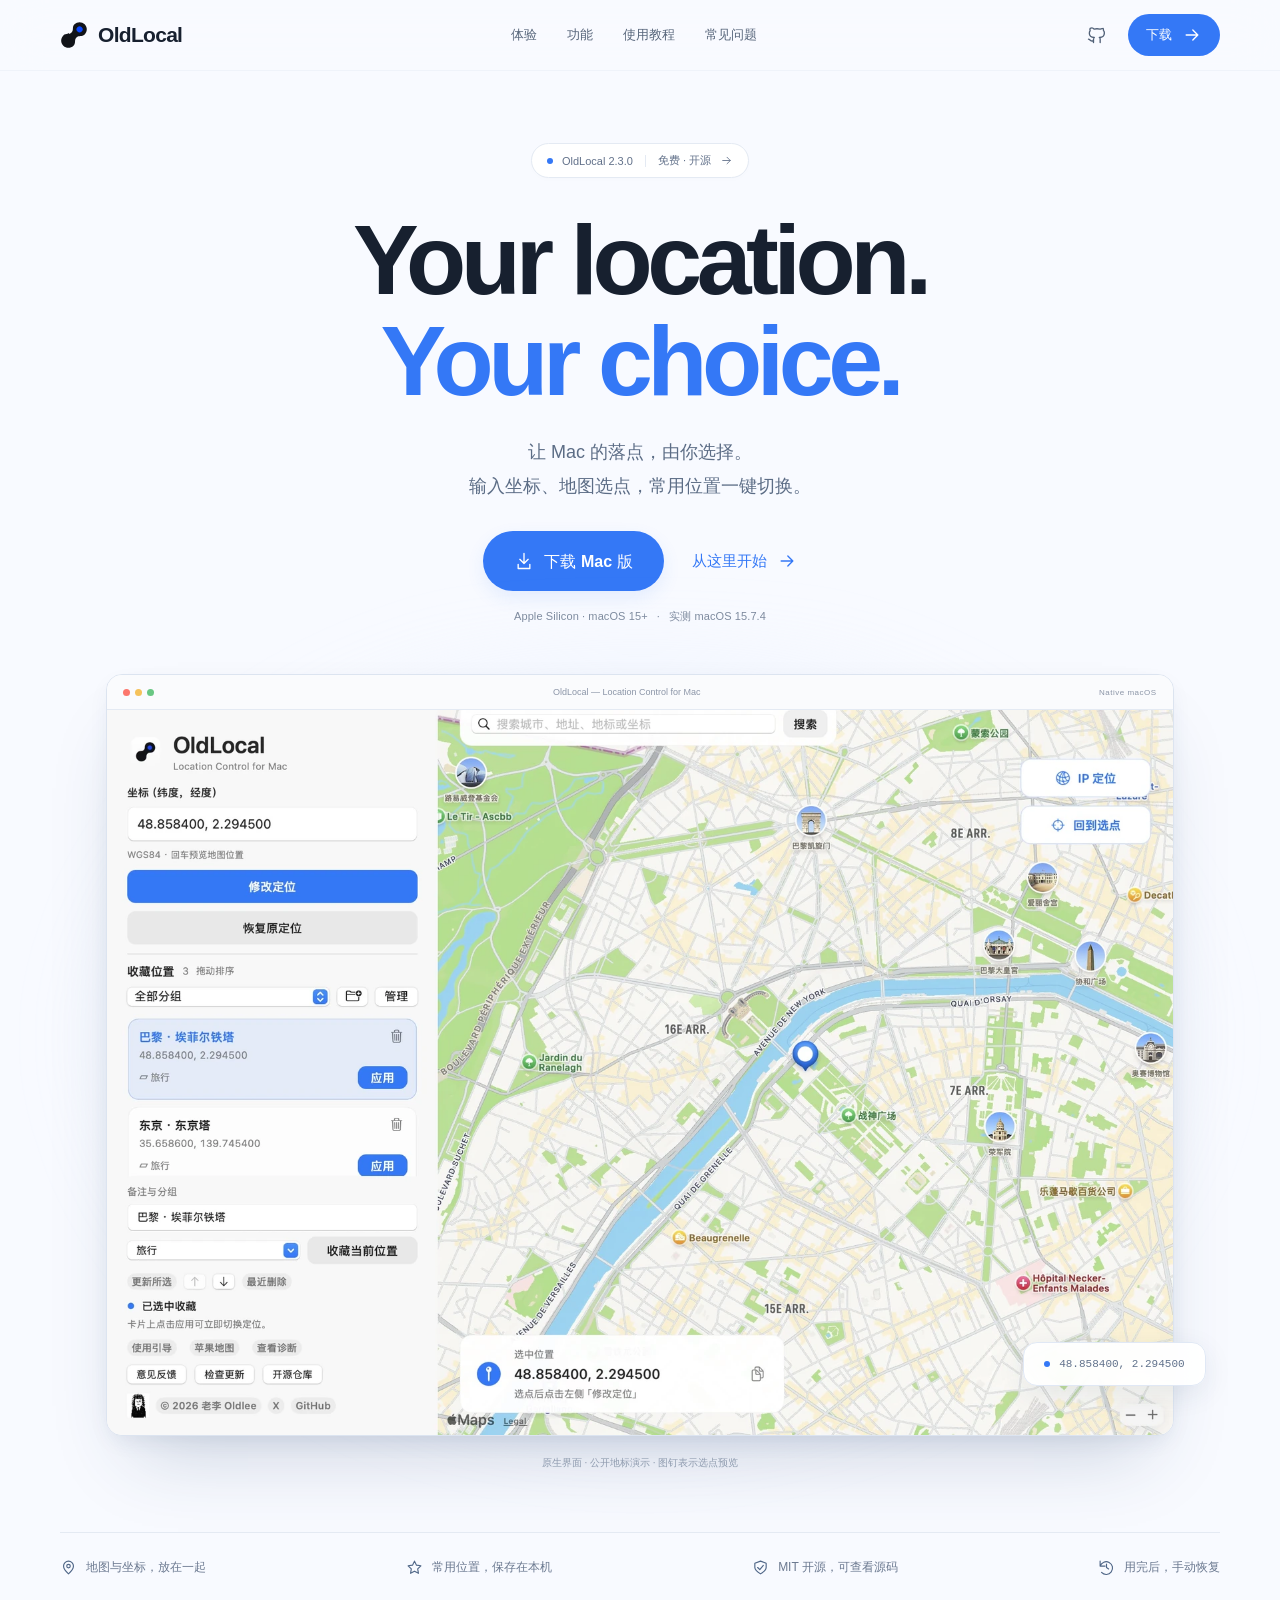
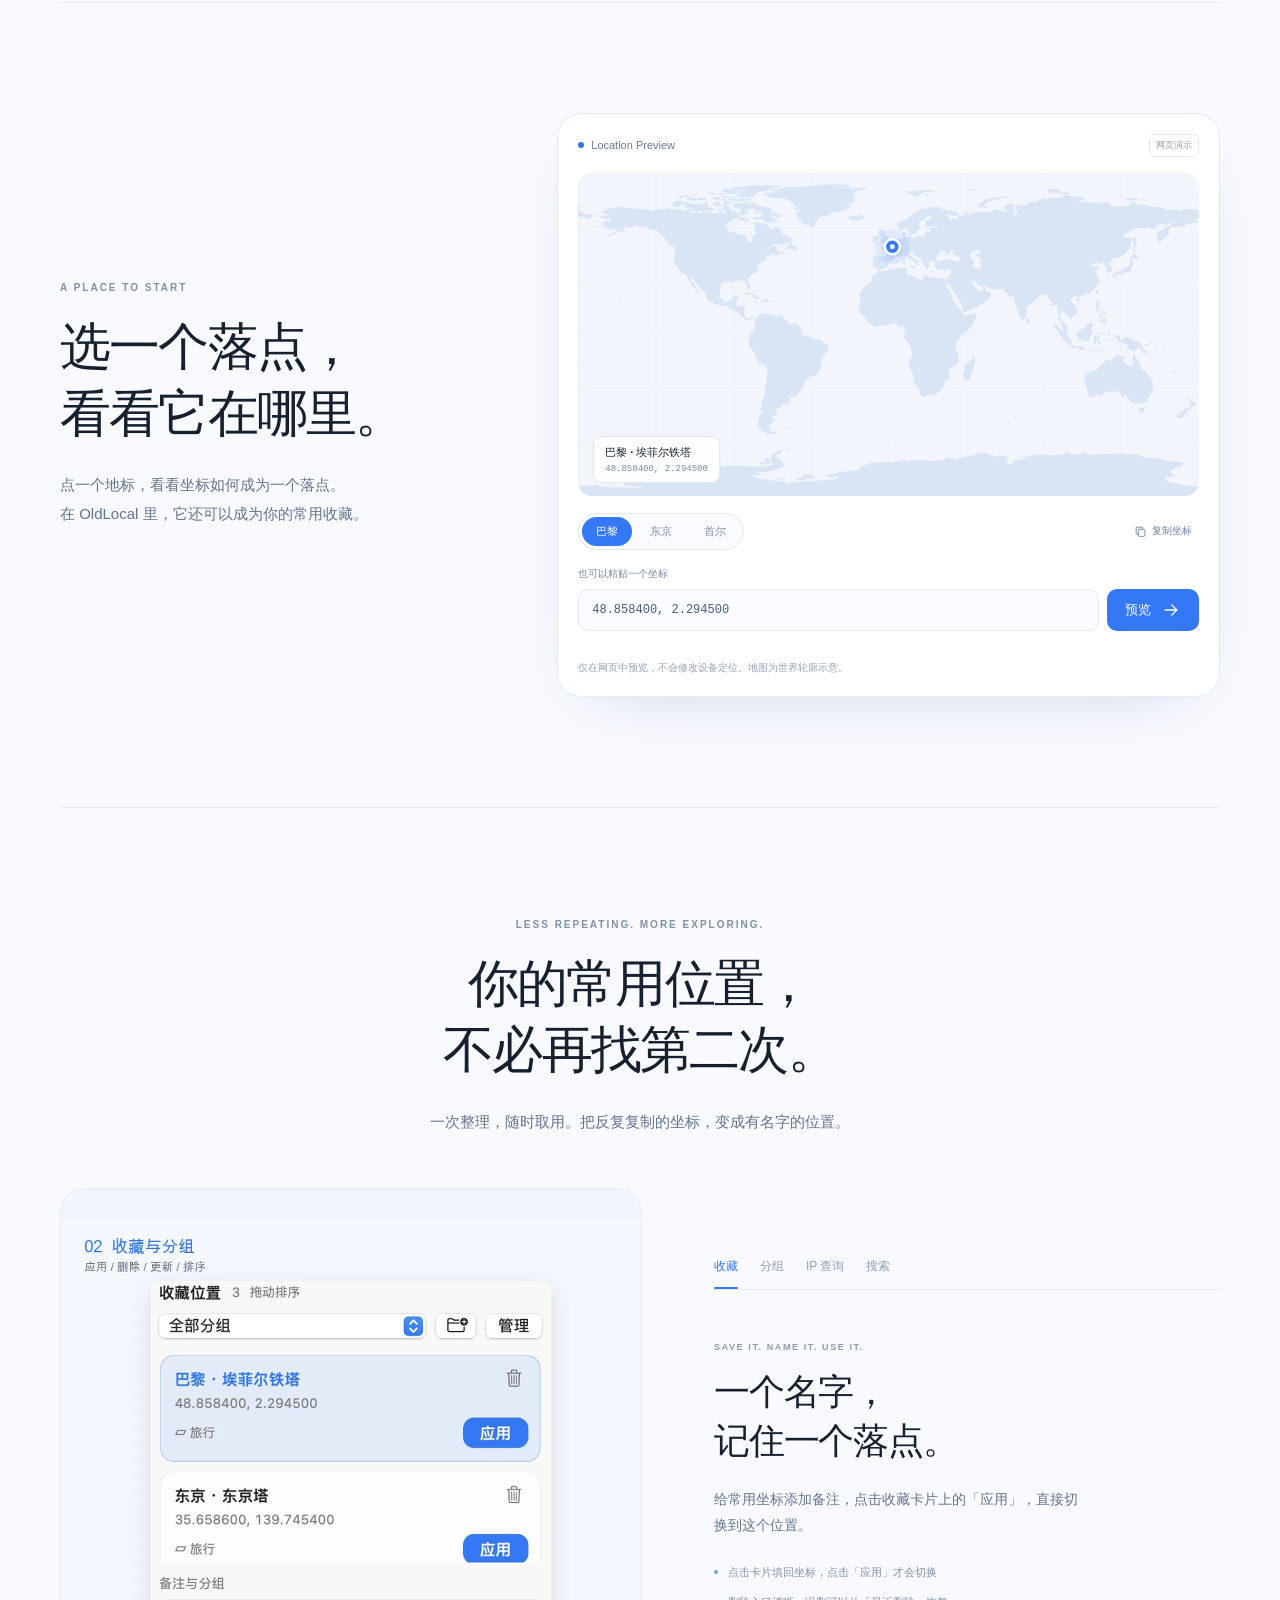
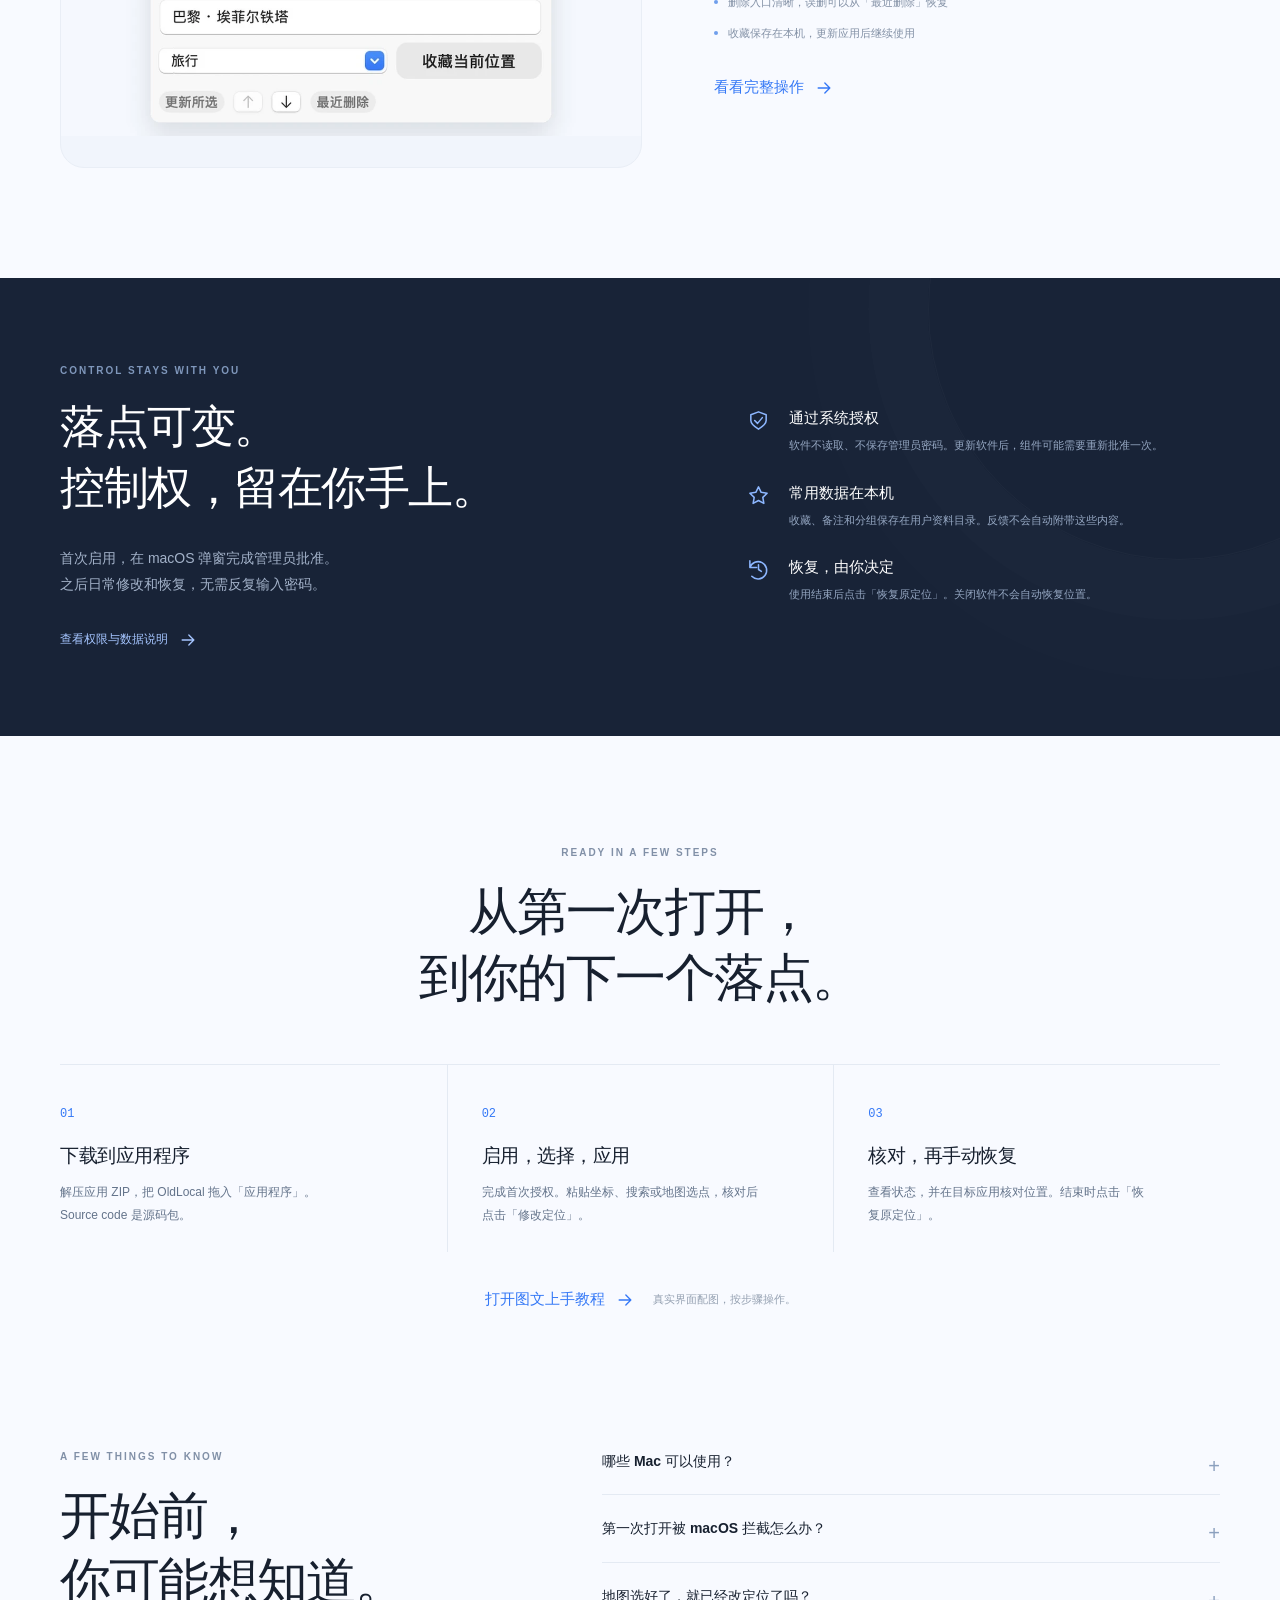
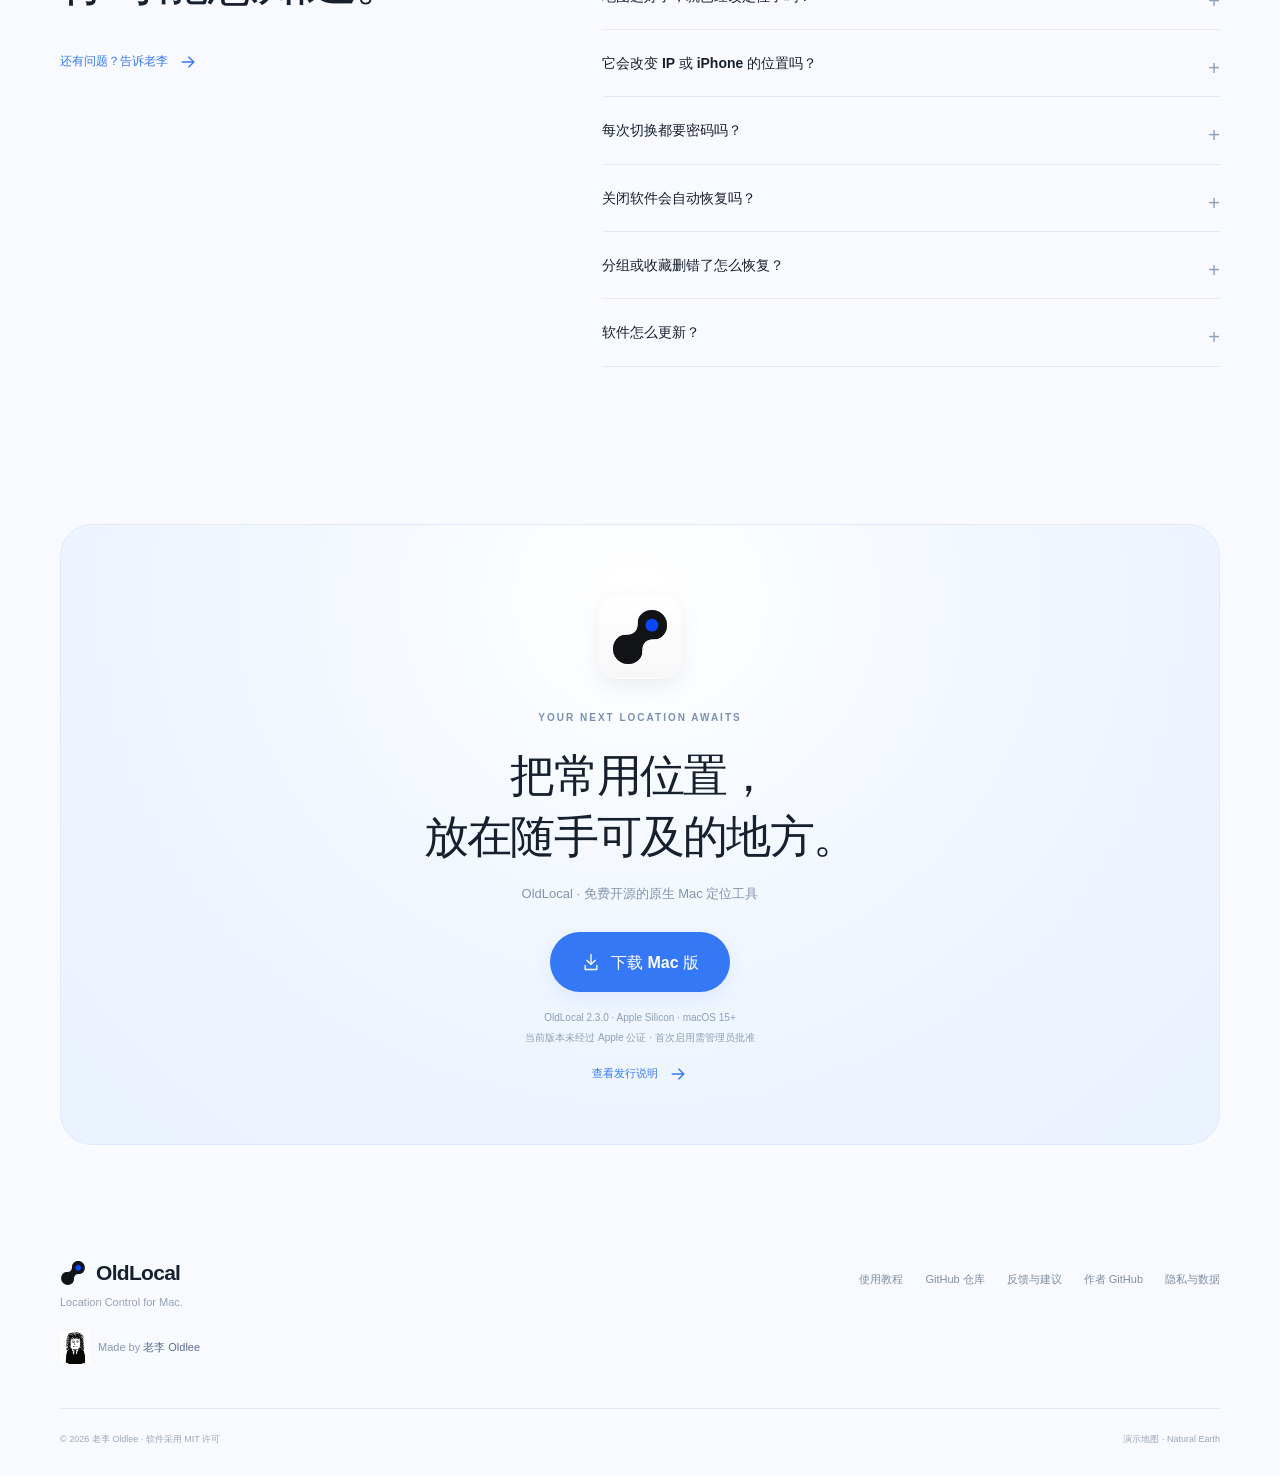
==== commit 078ee190: "Refine location preview heading wrapping" ====
--- a/website/index.html
+++ b/website/index.html
@@ -49,7 +49,7 @@
   <div class="value-strip section-wrap" aria-label="产品特点"><span><svg class="icon"><use href="#i-pin"/></svg>地图与坐标，放在一起</span><span><svg class="icon"><use href="#i-star"/></svg>常用位置，保存在本机</span><span><svg class="icon"><use href="#i-shield"/></svg>MIT 开源，可查看源码</span><span><svg class="icon"><use href="#i-restore"/></svg>用完后，手动恢复</span></div>
 
   <section class="experience section-wrap section-space" id="experience" aria-labelledby="experience-title">
-    <div class="section-intro reveal"><p class="eyebrow">A PLACE TO START</p><h2 id="experience-title">下一站，<br>不必从找坐标开始。</h2><p>点一个地标，看看坐标如何成为一个落点。<br>在 OldLocal 里，它还可以成为你的常用收藏。</p></div>
+    <div class="section-intro reveal"><p class="eyebrow">A PLACE TO START</p><h2 id="experience-title">选一个落点，<br>看看它在哪里。</h2><p>点一个地标，看看坐标如何成为一个落点。<br>在 OldLocal 里，它还可以成为你的常用收藏。</p></div>
     <div class="location-demo reveal">
       <div class="demo-toolbar"><span><span class="status-dot"></span>Location Preview</span><span class="demo-indicator">网页演示</span></div>
       <div class="map-preview" aria-label="世界地图坐标示意图">
